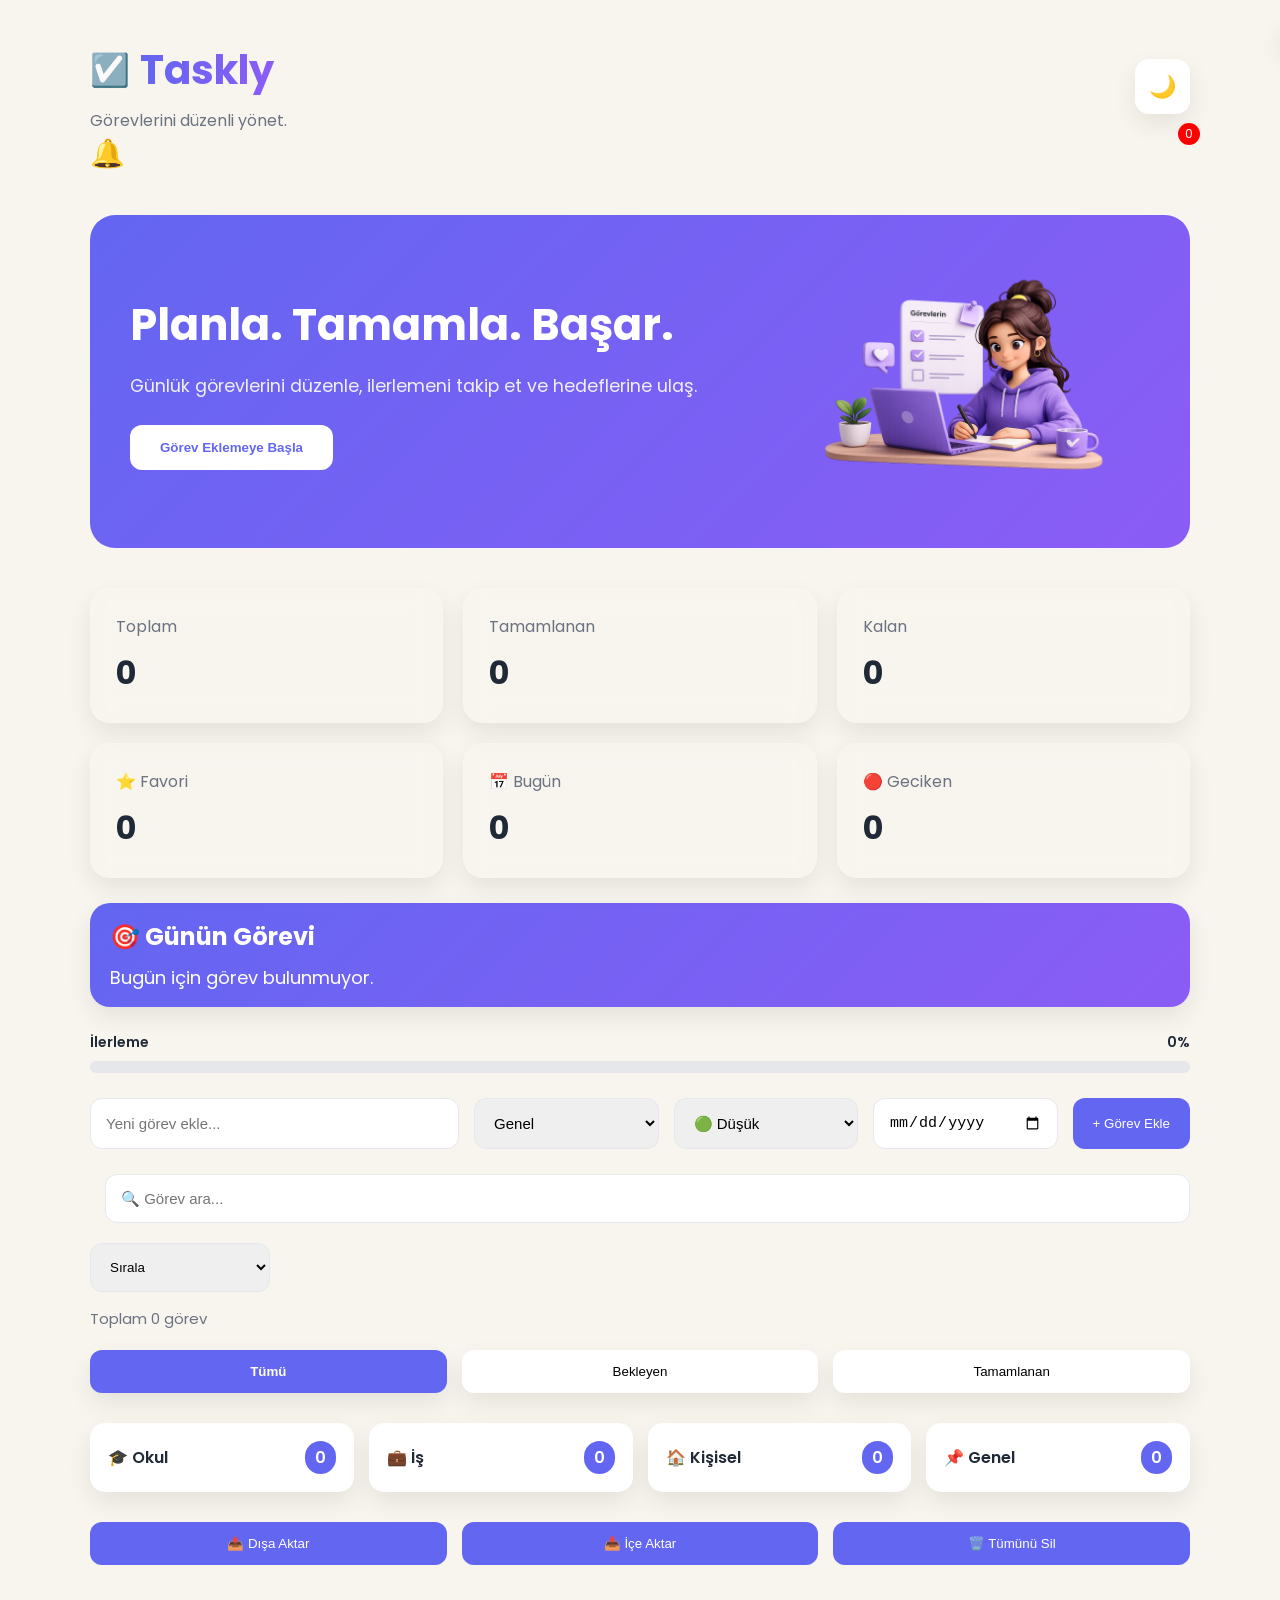
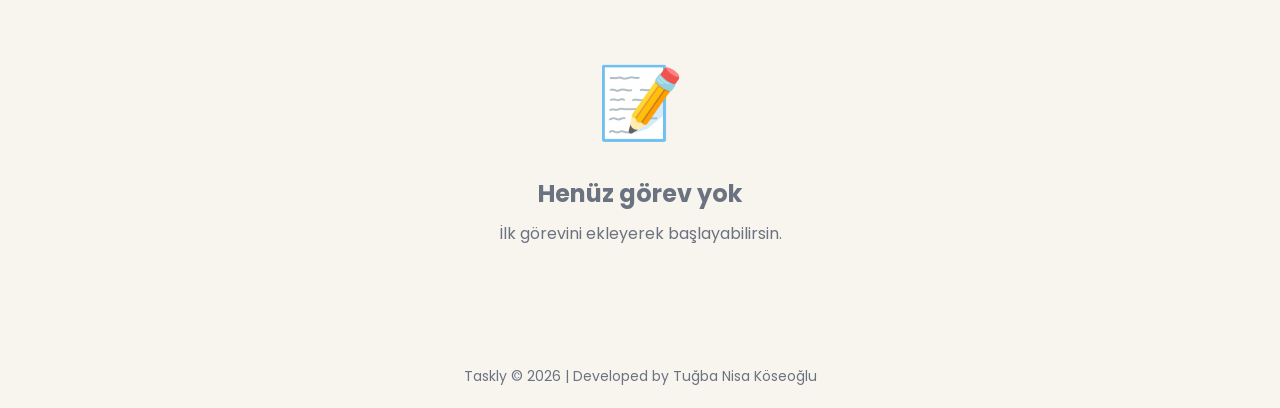
==== index.html @ e4dc524e "Add files via upload" ====
<!DOCTYPE html>
<html lang="tr">

<head>
    <meta charset="UTF-8">
    <meta name="viewport" content="width=device-width, initial-scale=1.0">

    <title>Taskly</title>

    <link rel="preconnect" href="https://fonts.googleapis.com">
    <link rel="preconnect" href="https://fonts.gstatic.com" crossorigin>

    <link href="https://fonts.googleapis.com/css2?family=Poppins:wght@300;400;500;600;700&display=swap"
        rel="stylesheet">
<link rel="icon" type="image/svg+xml" href="images/icon.svg">
    <link rel="stylesheet" href="style.css">
    
    
</head>

<body>

    <main class="container">

        <header class="header">

            <div class="header-top">

                <div>
<h1>
    <span class="logo">☑️</span>
    <span class="title">Taskly</span>
</h1>
                    <p>Görevlerini düzenli yönet.</p>

                </div>

                <button id="themeBtn">
                    🌙
                </button>

            </div>
            <div class="notification">

    🔔

    <span id="notificationCount">

        0

    </span>

</div>

        </header>
        <section class="hero">

    <div class="hero-content">

        <h2>Planla. Tamamla. Başar.</h2>

        <p>
            Günlük görevlerini düzenle, ilerlemeni takip et ve hedeflerine ulaş.
        </p>

        <button onclick="taskInput.focus()">
            Görev Eklemeye Başla
        </button>

    </div>

    <img src="images/hero.png" alt="Taskly">

</section>

        <section class="dashboard">

            <div class="card">
                <span>Toplam</span>
                <h2 id="totalTask">0</h2>
            </div>

            <div class="card">
                <span>Tamamlanan</span>
                <h2 id="completedTask">0</h2>
            </div>

            <div class="card">
                <span>Kalan</span>
                <h2 id="remainingTask">0</h2>
            </div>
            <div class="card">

    <span>⭐ Favori</span>

    <h2 id="favoriteTask">0</h2>

</div>

<div class="card">

    <span>📅 Bugün</span>

    <h2 id="todayTask">0</h2>

</div>

<div class="card">

    <span>🔴 Geciken</span>

    <h2 id="overdueTask">0</h2>

</div>

        </section>
<section class="focus-card">

    <h2>🎯 Günün Görevi</h2>

    <p id="focusTask">

        Bugün için görev bulunmuyor.

    </p>

</section>
<div class="progress-info">

    <span>İlerleme</span>

    <span id="progressText">0%</span>

</div>

<section class="progress">

    <div id="progressBar"></div>

</section>

        <section class="task-form">

            <input
                type="text"
                id="taskInput"
                placeholder="Yeni görev ekle...">

            <select id="category">

                <option>Genel</option>
                <option>Okul</option>
                <option>İş</option>
                <option>Kişisel</option>

            </select>

            <select id="priority">

                <option value="Düşük">🟢 Düşük</option>
                <option value="Orta">🟡 Orta</option>
                <option value="Yüksek">🔴 Yüksek</option>

            </select>

            <input
                type="date"
                id="date">

            <button id="addBtn">

                + Görev Ekle

            </button>

        </section>

        <section class="search">

            <input
                type="text"
                id="searchInput"
                placeholder="🔍 Görev ara...">

        </section>
        <select id="sortSelect">

    <option value="default">Sırala</option>

    <option value="name">🔤 İsim</option>

    <option value="date">📅 Tarih</option>

    <option value="priority">🔥 Öncelik</option>

</select>

<p id="taskCounter" class="task-counter">

Toplam 0 görev

</p>

        <section class="filters">

            <button class="filter active" data-filter="all">

                Tümü

            </button>

            <button class="filter" data-filter="active">

                Bekleyen

            </button>

            <button class="filter" data-filter="completed">

                Tamamlanan

            </button>

        </section>
        <section class="category-stats">

    <div class="category-card">
        🎓 Okul
        <span id="schoolCount">0</span>
    </div>

    <div class="category-card">
        💼 İş
        <span id="workCount">0</span>
    </div>

    <div class="category-card">
        🏠 Kişisel
        <span id="personalCount">0</span>
    </div>

    <div class="category-card">
        📌 Genel
        <span id="generalCount">0</span>
    </div>

</section>
        <section class="tools">

    <button id="exportBtn">
        📤 Dışa Aktar
    </button>

    <button id="importBtn">
        📥 İçe Aktar
    </button>
    <button id="clearBtn">

🗑️ Tümünü Sil

</button>

    <input
        type="file"
        id="fileInput"
        hidden
        accept=".json">

</section>

        <section
            class="task-list"
            id="taskList">

        </section>
        <div id="emptyState" class="empty-state">

    <div class="empty-icon">📝</div>

    <h2>Henüz görev yok</h2>

    <p>İlk görevini ekleyerek başlayabilirsin.</p>

</div>

    </main>
    <footer class="footer">

    <p>Taskly © 2026 | Developed by Tuğba Nisa Köseoğlu</p>

</footer>

    <div id="toast"></div>

    <script src="script.js"></script>

</body>

</html>
---- style.css ----
*{
    margin:0;
    padding:0;
    box-sizing:border-box;
}

:root{

    --primary:#6366f1;
    --primary-dark:#4f46e5;

    --success:#22c55e;
    --warning:#f59e0b;
    --danger:#ef4444;

    --background:#f8f5ef;
    --card:#ffffff;

    --text:#1f2937;
    --gray:#6b7280;

    --border:#e5e7eb;

    --shadow:0 10px 25px rgba(0,0,0,.08);

}

body{

    font-family:"Poppins",sans-serif;
    background:var(--background);
    color:var(--text);

    overflow-x:hidden;
}

.container{

    width:min(92%,1100px);

    margin:40px auto;

}

.header{

    margin-bottom:30px;

}


.header-top{

    display:flex;

    justify-content:space-between;

    align-items:center;

}
.header h1{

    display:flex;

    align-items:center;

    gap:10px;

    font-size:2.5rem;

}

.logo{

    font-size:2rem;

}

.title{

    background:linear-gradient(90deg,#6366f1,#8b5cf6);

    background-clip:text;
    -webkit-background-clip:text;

    -webkit-text-fill-color:transparent;

}

body.dark .title{

    background:none;

    -webkit-text-fill-color:white;

    color:white;

}

.header p{

    color:var(--gray);

    margin-top:8px;

}

#themeBtn{

    width:55px;

    height:55px;

    border:none;

    border-radius:14px;

    background:white;

    cursor:pointer;

    box-shadow:var(--shadow);

    font-size:22px;
    transition:.3s;

}
#themeBtn:hover{

    transform:rotate(15deg);

}
.dashboard{

    display:grid;

    grid-template-columns:repeat(3,1fr);

    gap:20px;

    margin-bottom:25px;

}

.card{

    padding:25px;

    border-radius:20px;

    box-shadow:var(--shadow);
    backdrop-filter:blur(12px);

border:1px solid rgba(255,255,255,.2);

transition:.3s;

}
.card:hover{

    transform:translateY(-6px);

}

.card span{

    color:var(--gray);

}

.card h2{

    margin-top:10px;

    font-size:2rem;

}
.progress{

    width:100%;

    height:12px;

    background:#e5e7eb;

    border-radius:20px;

    overflow:hidden;

    margin-bottom:25px;
    position:relative;

}

#progressBar{

    height:100%;

    width:0%;

    background:linear-gradient(90deg,#6366f1,#8b5cf6);

    transition:width .4s ease;

}

.progress-info{

    display:flex;

    justify-content:space-between;

    align-items:center;

    margin-bottom:8px;

    font-size:14px;

    font-weight:600;

}
.task-form{

    display:grid;

    grid-template-columns:2fr 1fr 1fr 1fr auto;

    gap:15px;

    margin-bottom:25px;

}

.task-form input,
.task-form select{

    padding:15px;

    border:1px solid var(--border);

    border-radius:12px;

    font-size:15px;

}

#addBtn{

    border:none;

    background:var(--primary);

    color:white;

    padding:15px 20px;

    border-radius:12px;

    cursor:pointer;

}
.search{

    margin-bottom:20px;
    padding-left:15px;

}

.search input{

    width:100%;

    padding:15px;

    border:1px solid var(--border);

    border-radius:12px;

    font-size:15px;

    outline:none;

}
.filters{

    display:flex;

    gap:15px;

    margin-top:20px;

    margin-bottom:30px;

}

.filter{

    flex:1;

    border:none;

    padding:14px;

    border-radius:12px;

    cursor:pointer;

    background:white;

    box-shadow:var(--shadow);

    transition:.3s;

}

.filter:hover{

    transform:translateY(-2px);

}

.filter.active{

    background:#6366f1;

    color:white;

    font-weight:600;

}
.task-list{

    display:flex;

    flex-direction:column;

    gap:18px;

}

.task{

    background:white;

    border-radius:18px;

    padding:20px;

    display:flex;

    justify-content:space-between;

    align-items:flex-start;

    box-shadow:var(--shadow);

    transition:.3s;
    cursor:grab;
    border-left:6px solid transparent;

}
.task.high{

    border-left-color:#ef4444;

}

.task.medium{

    border-left-color:#f59e0b;

}

.task.low{

    border-left-color:#22c55e;

}

.task:hover{

    transform:translateY(-4px);

    box-shadow:0 15px 30px rgba(0,0,0,.12);

}
.task:active{

    cursor:grabbing;

    transform:scale(.98);

}

.left{

    display:flex;

    gap:15px;

    align-items:flex-start;

    flex:1;

}
.left h3{

    margin-bottom:6px;

    word-break:break-word;

}

.left p{

    color:var(--gray);

}

.completed h3{

    text-decoration:line-through;

    opacity:.6;

}
.badge{

    display:inline-block;

    margin-top:10px;

    padding:5px 12px;

    border-radius:20px;

    color:white;

    font-size:13px;

}

.low{

    background:#22c55e;

}

.medium{

    background:#f59e0b;
    border-left:6px solid #f59e0b;

}

.high{

    background:#ef4444;
    border-left:6px solid #ef4444;

}
.actions{

    display:flex;

    gap:10px;

    flex-shrink:0;

}

.actions button{

    width:40px;

    height:40px;

    border:none;

    border-radius:10px;

    cursor:pointer;

    color:white;

    transition:.25s;

}

.actions button:hover{

    transform:scale(1.08);

}

button{

    transition:.25s;

}

button:active{

    transform:scale(.95);

}
.favorite{

    background:#facc15;

    color:black!important;

}

.edit{

    background:#3b82f6;

}

.delete{

    background:#ef4444;

}
#toast{

    position:fixed;

    top:20px;

    right:20px;

    background:#22c55e;

    color:white;

    padding:15px 20px;

    border-radius:12px;

    box-shadow:var(--shadow);

    transform:translateX(150%);

    transition:.4s;

    z-index:999;
    pointer-events:none;

}

#toast.show{

    transform:translateX(0);

}
body.dark{

    background:#111827;

    color:white;

}

body.dark .card,
body.dark .task,
body.dark .filter,
body.dark #themeBtn{

    background:#1f2937;

    color:white;

}
body.dark input,
body.dark select{

    background:#374151;

    color:white;

    border:1px solid #4b5563;

}

body.dark .search input{

    background:#374151;

    color:white;

}

body.dark .progress{

    background:#374151;

}

.overdue{

    border-left:6px solid #ef4444;

    background:#fff5f5;

}

body.dark .overdue{

    background:#3b1c1c;

}
.tools{

    display:flex;

    gap:15px;

    margin-bottom:25px;

}

.tools button{

    flex:1;

    padding:14px;

    border:none;

    border-radius:12px;

    cursor:pointer;

    background:var(--primary);

    color:white;

    transition:.3s;

}

.tools button:hover{

    transform:translateY(-2px);

}
.focus-card{

    margin:25px 0;

    padding:16px 20px;

    background:linear-gradient(135deg,#6366f1,#8b5cf6);

    color:white;

    border-radius:20px;

    box-shadow:var(--shadow);

}

.focus-card h2{

    margin-bottom:10px;

}

.focus-card p{

    font-size:18px;

}
body.dark .focus-card{

    background:linear-gradient(135deg,#4338ca,#6d28d9);

}
.search{

    display:flex;

    gap:15px;

    align-items:center;

}

.search input{

    flex:1;

}
#sortSelect{

    width:180px;
    flex-shrink:0;

    border-radius:12px;

    padding:15px;

    border:1px solid var(--border);

}
.notification{

    position:relative;

    font-size:28px;
    cursor:pointer;


}

.notification span{

    position:absolute;

    top:-10px;

    right:-10px;

    width:22px;

    height:22px;

    border-radius:50%;

    background:red;

    color:white;

    display:flex;

    justify-content:center;

    align-items:center;

    font-size:12px;

}
@keyframes fadeInUp{

    from{

        opacity:0;

        transform:translateY(20px);

    }

    to{

        opacity:1;

        transform:translateY(0);

    }

}

.task{

    animation:fadeInUp .35s ease;

}
.task-counter{

    margin:15px 0;

    color:var(--gray);

    font-size:15px;

}
.empty-state{

    display:none;

    text-align:center;

    padding:60px 20px;

    color:var(--gray);

}

.empty-icon{

    font-size:70px;

    margin-bottom:20px;

}

.empty-state h2{

    margin-bottom:10px;

}
.done-badge{

    display:inline-block;

    margin-top:10px;

    padding:6px 10px;

    border-radius:20px;

    background:#22c55e;

    color:white;

    font-size:12px;

}
.category-stats{

    display:grid;

    grid-template-columns:repeat(4,1fr);

    gap:15px;

    margin-bottom:30px;

}

.category-card{

    background:white;

    padding:18px;

    border-radius:15px;

    box-shadow:var(--shadow);

    display:flex;

    justify-content:space-between;

    align-items:center;

    font-weight:600;
    transition:.3s;

}
.category-card:hover{

    transform:translateY(-4px);

}

.category-card span{

    background:var(--primary);

    color:white;

    padding:4px 10px;

    border-radius:20px;

}

body.dark .category-card{

    background:#1f2937;

}
.footer{

    margin-top:40px;

    padding:20px 0;

    text-align:center;

    color:var(--gray);

    font-size:14px;

}
::-webkit-scrollbar{

    width:8px;

}

::-webkit-scrollbar-track{

    background:#ececec;

}

::-webkit-scrollbar-thumb{

    background:#6366f1;

    border-radius:20px;

}

::-webkit-scrollbar-thumb:hover{

    background:#4f46e5;

}
body{

    animation:fadePage .5s;

}

@keyframes fadePage{

    from{

        opacity:0;

    }

    to{

        opacity:1;

    }

}
.add-task{
    display:flex;
    gap:12px;
    align-items:center;
    flex-wrap:wrap;
}
.hero{

    display:flex;
    justify-content:space-between;
    align-items:center;
    gap:50px;

    margin:40px 0;
    padding:40px;

    background:linear-gradient(135deg,#6366f1,#8b5cf6);

    border-radius:25px;

    color:white;

}

.hero img{

    width:380px;

    height:auto;

    display:block;

    flex-shrink:0;

}
.hero-content{

    flex:1;

}

.hero h2{

    font-size:clamp(2rem,5vw,2.7rem);


    margin-bottom:15px;

}

.hero p{

    font-size:clamp(.95rem,2vw,1.1rem);

    opacity:.9;

    margin-bottom:25px;

    line-height:1.6;

}

.hero button{

    padding:15px 30px;

    border:none;

    border-radius:12px;

    background:white;

    color:#6366f1;

    font-weight:bold;

    cursor:pointer;

}


@keyframes float{

    0%{

        transform:translateY(0);

    }

    50%{

        transform:translateY(-10px);

    }

    100%{

        transform:translateY(0);

    }

}

/* ==================== MOBİL ==================== */

@media (max-width:768px){

    .container{
        width:94%;
        margin:20px auto;
    }

    .header-top{
        flex-direction:column;
        align-items:flex-start;
        gap:15px;
    }

    .header h1{
        font-size:2rem;
    }

    .dashboard{
        grid-template-columns:1fr;
    }

    .category-stats{
        grid-template-columns:1fr;
    }

    .hero{
        flex-direction:column;
        text-align:center;
        padding:25px 20px;
        gap:20px;
    }

    .hero img{
        width:220px;
        max-width:100%;
        height:auto;
    }

    .hero h2{
        font-size:2rem;
    }

    .hero p{
        font-size:1rem;
    }

    .hero button{
        width:100%;
    }

    .task-form{
        grid-template-columns:1fr;
    }

    .search{
        flex-direction:column;
        gap:12px;
    }

    .search input,
    #sortSelect{
        width:100%;
    }

    .tools{
        flex-direction:column;
    }

    .filters{
        flex-direction:column;
    }

    .task{
        flex-direction:column;
        align-items:flex-start;
        gap:15px;
    }

    .left{
        width:100%;
    }

    .actions{
        width:100%;
        justify-content:flex-end;
    }

    .card{
        padding:20px;
    }

    .card h2{
        font-size:1.8rem;
    }

}
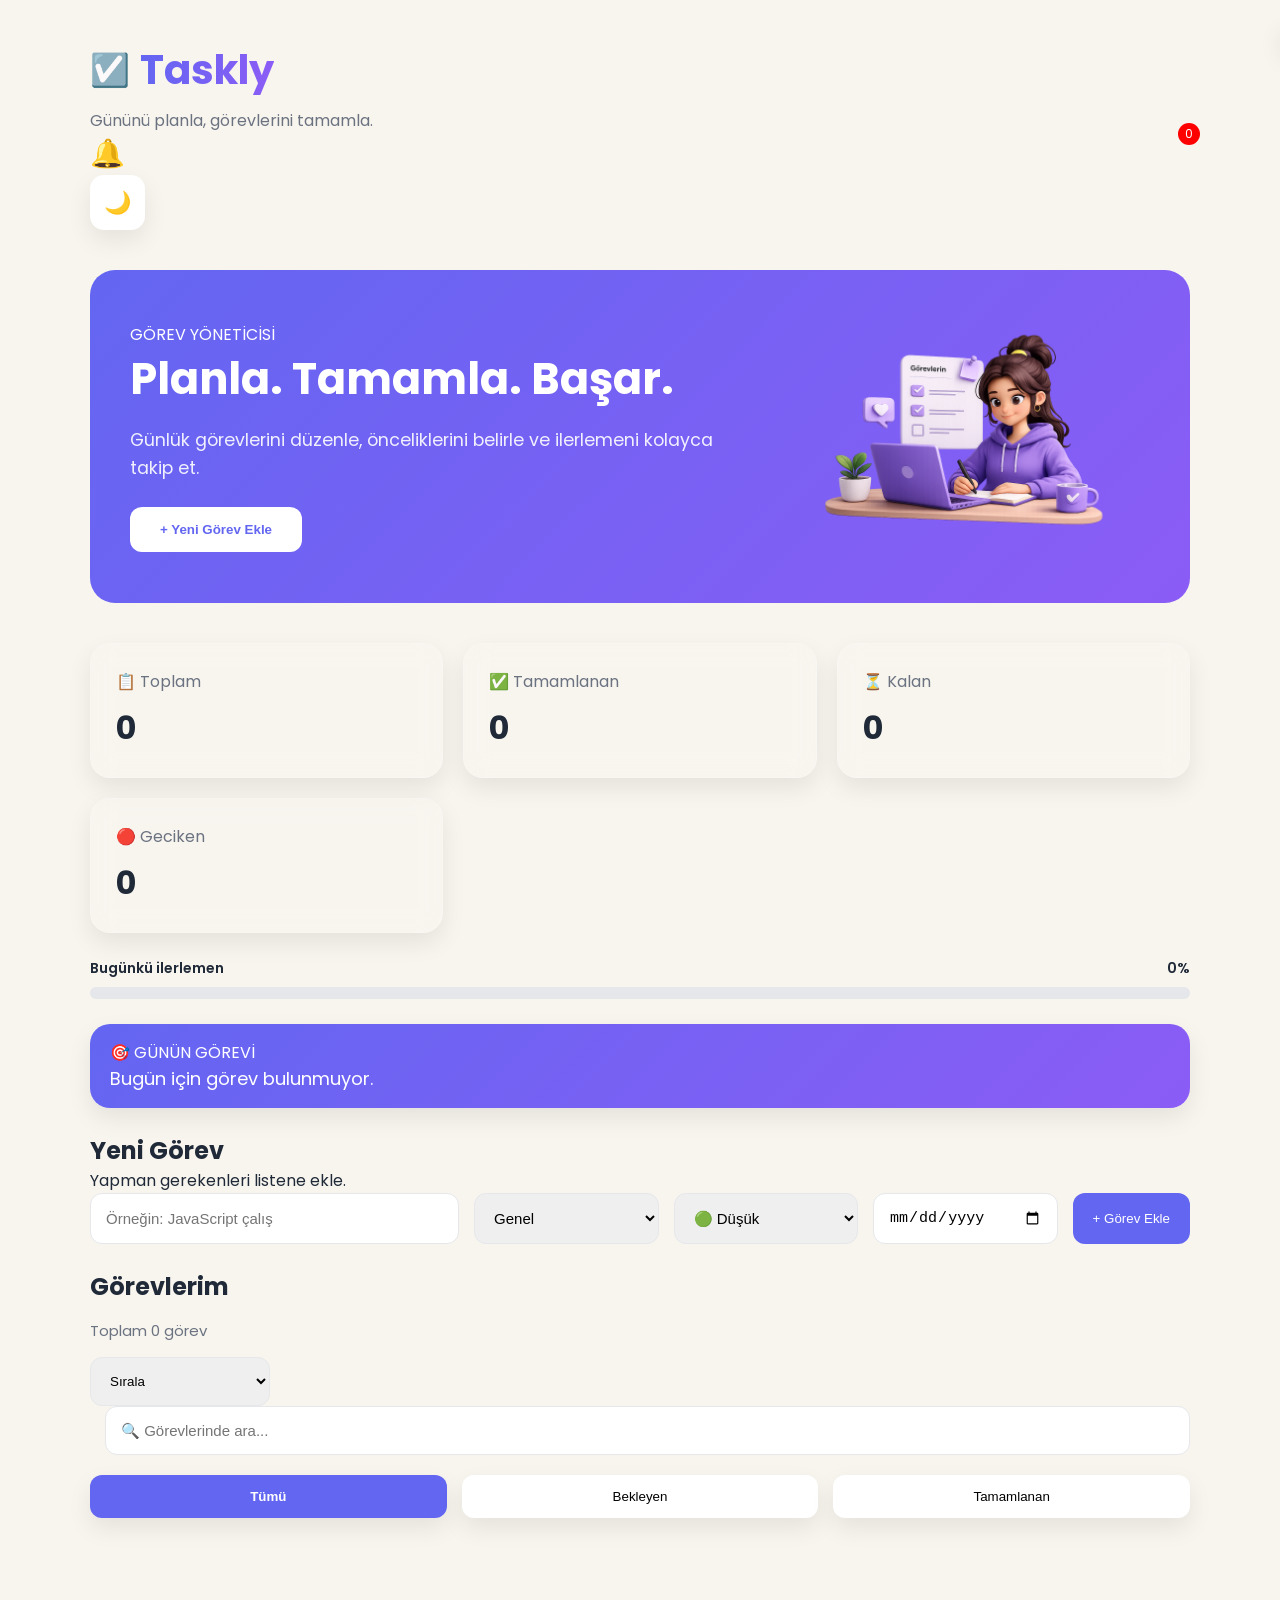
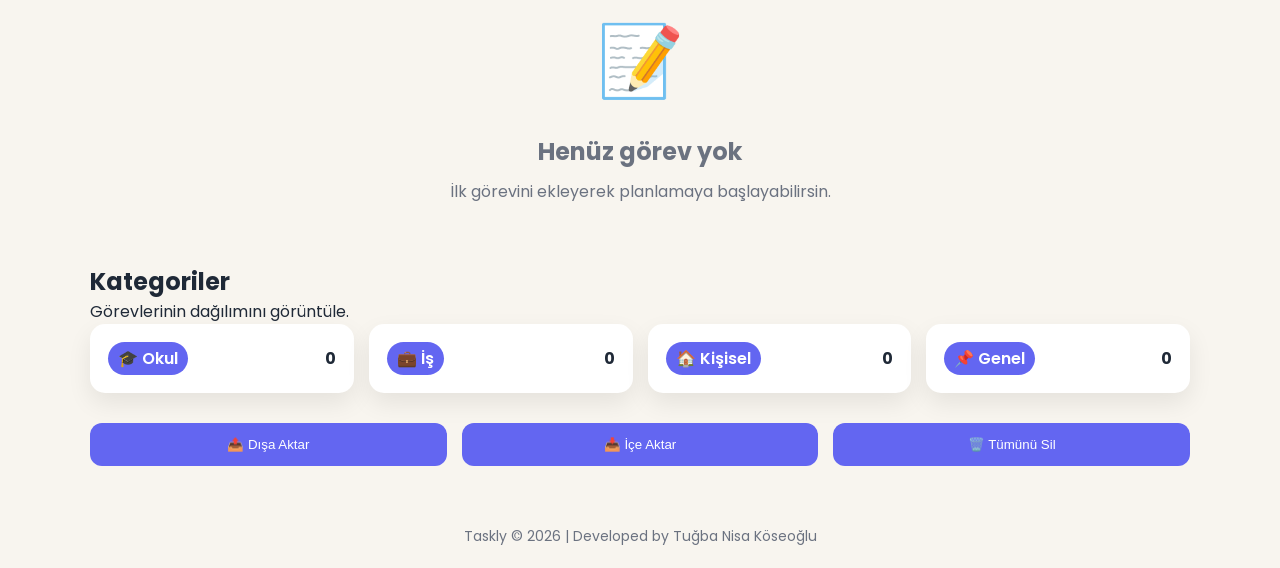
==== commit f5f3b212: "index.html" ====
--- a/index.html
+++ b/index.html
@@ -5,290 +5,317 @@
     <meta charset="UTF-8">
     <meta name="viewport" content="width=device-width, initial-scale=1.0">
 
-    <title>Taskly</title>
+    <title>Taskly | Görev Yöneticisi</title>
 
     <link rel="preconnect" href="https://fonts.googleapis.com">
     <link rel="preconnect" href="https://fonts.gstatic.com" crossorigin>
 
-    <link href="https://fonts.googleapis.com/css2?family=Poppins:wght@300;400;500;600;700&display=swap"
+    <link
+        href="https://fonts.googleapis.com/css2?family=Poppins:wght@300;400;500;600;700&display=swap"
         rel="stylesheet">
-<link rel="icon" type="image/svg+xml" href="images/icon.svg">
+
+    <link rel="icon" type="image/svg+xml" href="images/icon.svg">
     <link rel="stylesheet" href="style.css">
-    
-    
 </head>
 
 <body>
 
     <main class="container">
 
+        <!-- ÜST ALAN -->
         <header class="header">
 
-            <div class="header-top">
-
+            <div class="brand">
+                <h1>
+                    <span class="logo">☑️</span>
+                    <span class="title">Taskly</span>
+                </h1>
+
+                <p>Gününü planla, görevlerini tamamla.</p>
+            </div>
+
+            <div class="header-actions">
+
+                <div class="notification">
+                    🔔
+                    <span id="notificationCount">0</span>
+                </div>
+
+                <button id="themeBtn" title="Tema değiştir">
+                    🌙
+                </button>
+
+            </div>
+
+        </header>
+
+
+        <!-- KARŞILAMA ALANI -->
+        <section class="hero">
+
+            <div class="hero-content">
+
+                <span class="hero-label">GÖREV YÖNETİCİSİ</span>
+
+                <h2>Planla. Tamamla. Başar.</h2>
+
+                <p>
+                    Günlük görevlerini düzenle, önceliklerini belirle
+                    ve ilerlemeni kolayca takip et.
+                </p>
+
+                <button onclick="taskInput.focus()">
+                    + Yeni Görev Ekle
+                </button>
+
+            </div>
+
+            <img src="images/hero.png" alt="Taskly görev yönetimi">
+
+        </section>
+
+
+        <!-- ÖZET -->
+        <section class="dashboard">
+
+            <div class="card">
+                <span>📋 Toplam</span>
+                <h2 id="totalTask">0</h2>
+            </div>
+
+            <div class="card">
+                <span>✅ Tamamlanan</span>
+                <h2 id="completedTask">0</h2>
+            </div>
+
+            <div class="card">
+                <span>⏳ Kalan</span>
+                <h2 id="remainingTask">0</h2>
+            </div>
+
+            <div class="card">
+                <span>🔴 Geciken</span>
+                <h2 id="overdueTask">0</h2>
+            </div>
+
+            <!-- JavaScript bozulmasın diye tutuluyor -->
+            <h2 id="favoriteTask" hidden>0</h2>
+            <h2 id="todayTask" hidden>0</h2>
+
+        </section>
+
+
+        <!-- İLERLEME -->
+        <section class="progress-card">
+
+            <div class="progress-info">
+                <span>Bugünkü ilerlemen</span>
+                <span id="progressText">0%</span>
+            </div>
+
+            <div class="progress">
+                <div id="progressBar"></div>
+            </div>
+
+        </section>
+
+
+        <!-- GÜNÜN GÖREVİ -->
+        <section class="focus-card">
+
+            <div>
+                <span class="section-label">🎯 GÜNÜN GÖREVİ</span>
+
+                <p id="focusTask">
+                    Bugün için görev bulunmuyor.
+                </p>
+            </div>
+
+        </section>
+
+
+        <!-- GÖREV EKLEME -->
+        <section class="task-section">
+
+            <div class="section-heading">
                 <div>
-<h1>
-    <span class="logo">☑️</span>
-    <span class="title">Taskly</span>
-</h1>
-                    <p>Görevlerini düzenli yönet.</p>
-
-                </div>
-
-                <button id="themeBtn">
-                    🌙
-                </button>
-
-            </div>
-            <div class="notification">
-
-    🔔
-
-    <span id="notificationCount">
-
-        0
-
-    </span>
-
-</div>
-
-        </header>
-        <section class="hero">
-
-    <div class="hero-content">
-
-        <h2>Planla. Tamamla. Başar.</h2>
-
-        <p>
-            Günlük görevlerini düzenle, ilerlemeni takip et ve hedeflerine ulaş.
-        </p>
-
-        <button onclick="taskInput.focus()">
-            Görev Eklemeye Başla
-        </button>
-
-    </div>
-
-    <img src="images/hero.png" alt="Taskly">
-
-</section>
-
-        <section class="dashboard">
-
-            <div class="card">
-                <span>Toplam</span>
-                <h2 id="totalTask">0</h2>
-            </div>
-
-            <div class="card">
-                <span>Tamamlanan</span>
-                <h2 id="completedTask">0</h2>
-            </div>
-
-            <div class="card">
-                <span>Kalan</span>
-                <h2 id="remainingTask">0</h2>
-            </div>
-            <div class="card">
-
-    <span>⭐ Favori</span>
-
-    <h2 id="favoriteTask">0</h2>
-
-</div>
-
-<div class="card">
-
-    <span>📅 Bugün</span>
-
-    <h2 id="todayTask">0</h2>
-
-</div>
-
-<div class="card">
-
-    <span>🔴 Geciken</span>
-
-    <h2 id="overdueTask">0</h2>
-
-</div>
-
-        </section>
-<section class="focus-card">
-
-    <h2>🎯 Günün Görevi</h2>
-
-    <p id="focusTask">
-
-        Bugün için görev bulunmuyor.
-
-    </p>
-
-</section>
-<div class="progress-info">
-
-    <span>İlerleme</span>
-
-    <span id="progressText">0%</span>
-
-</div>
-
-<section class="progress">
-
-    <div id="progressBar"></div>
-
-</section>
-
-        <section class="task-form">
+                    <h2>Yeni Görev</h2>
+                    <p>Yapman gerekenleri listene ekle.</p>
+                </div>
+            </div>
+
+            <div class="task-form">
+
+                <input
+                    type="text"
+                    id="taskInput"
+                    placeholder="Örneğin: JavaScript çalış">
+
+                <select id="category">
+                    <option>Genel</option>
+                    <option>Okul</option>
+                    <option>İş</option>
+                    <option>Kişisel</option>
+                </select>
+
+                <select id="priority">
+                    <option value="Düşük">🟢 Düşük</option>
+                    <option value="Orta">🟡 Orta</option>
+                    <option value="Yüksek">🔴 Yüksek</option>
+                </select>
+
+                <input
+                    type="date"
+                    id="date">
+
+                <button id="addBtn">
+                    + Görev Ekle
+                </button>
+
+            </div>
+
+        </section>
+
+
+        <!-- GÖREVLER -->
+        <section class="tasks-section">
+
+            <div class="tasks-header">
+
+                <div>
+                    <h2>Görevlerim</h2>
+                    <p id="taskCounter" class="task-counter">
+                        Toplam 0 görev
+                    </p>
+                </div>
+
+                <select id="sortSelect">
+                    <option value="default">Sırala</option>
+                    <option value="name">🔤 İsim</option>
+                    <option value="date">📅 Tarih</option>
+                    <option value="priority">🔥 Öncelik</option>
+                </select>
+
+            </div>
+
+
+            <!-- ARAMA -->
+            <div class="search">
+                <input
+                    type="text"
+                    id="searchInput"
+                    placeholder="🔍 Görevlerinde ara...">
+            </div>
+
+
+            <!-- FİLTRELER -->
+            <div class="filters">
+
+                <button class="filter active" data-filter="all">
+                    Tümü
+                </button>
+
+                <button class="filter" data-filter="active">
+                    Bekleyen
+                </button>
+
+                <button class="filter" data-filter="completed">
+                    Tamamlanan
+                </button>
+
+            </div>
+
+
+            <!-- GÖREV LİSTESİ -->
+            <div
+                class="task-list"
+                id="taskList">
+            </div>
+
+
+            <!-- BOŞ DURUM -->
+            <div id="emptyState" class="empty-state">
+
+                <div class="empty-icon">📝</div>
+
+                <h2>Henüz görev yok</h2>
+
+                <p>
+                    İlk görevini ekleyerek planlamaya başlayabilirsin.
+                </p>
+
+            </div>
+
+        </section>
+
+
+        <!-- KATEGORİLER -->
+        <section class="category-section">
+
+            <div class="section-heading">
+                <div>
+                    <h2>Kategoriler</h2>
+                    <p>Görevlerinin dağılımını görüntüle.</p>
+                </div>
+            </div>
+
+            <div class="category-stats">
+
+                <div class="category-card">
+                    <span>🎓 Okul</span>
+                    <strong id="schoolCount">0</strong>
+                </div>
+
+                <div class="category-card">
+                    <span>💼 İş</span>
+                    <strong id="workCount">0</strong>
+                </div>
+
+                <div class="category-card">
+                    <span>🏠 Kişisel</span>
+                    <strong id="personalCount">0</strong>
+                </div>
+
+                <div class="category-card">
+                    <span>📌 Genel</span>
+                    <strong id="generalCount">0</strong>
+                </div>
+
+            </div>
+
+        </section>
+
+
+        <!-- ARAÇLAR -->
+        <section class="tools">
+
+            <button id="exportBtn">
+                📤 Dışa Aktar
+            </button>
+
+            <button id="importBtn">
+                📥 İçe Aktar
+            </button>
+
+            <button id="clearBtn">
+                🗑️ Tümünü Sil
+            </button>
 
             <input
-                type="text"
-                id="taskInput"
-                placeholder="Yeni görev ekle...">
-
-            <select id="category">
-
-                <option>Genel</option>
-                <option>Okul</option>
-                <option>İş</option>
-                <option>Kişisel</option>
-
-            </select>
-
-            <select id="priority">
-
-                <option value="Düşük">🟢 Düşük</option>
-                <option value="Orta">🟡 Orta</option>
-                <option value="Yüksek">🔴 Yüksek</option>
-
-            </select>
-
-            <input
-                type="date"
-                id="date">
-
-            <button id="addBtn">
-
-                + Görev Ekle
-
-            </button>
-
-        </section>
-
-        <section class="search">
-
-            <input
-                type="text"
-                id="searchInput"
-                placeholder="🔍 Görev ara...">
-
-        </section>
-        <select id="sortSelect">
-
-    <option value="default">Sırala</option>
-
-    <option value="name">🔤 İsim</option>
-
-    <option value="date">📅 Tarih</option>
-
-    <option value="priority">🔥 Öncelik</option>
-
-</select>
-
-<p id="taskCounter" class="task-counter">
-
-Toplam 0 görev
-
-</p>
-
-        <section class="filters">
-
-            <button class="filter active" data-filter="all">
-
-                Tümü
-
-            </button>
-
-            <button class="filter" data-filter="active">
-
-                Bekleyen
-
-            </button>
-
-            <button class="filter" data-filter="completed">
-
-                Tamamlanan
-
-            </button>
-
-        </section>
-        <section class="category-stats">
-
-    <div class="category-card">
-        🎓 Okul
-        <span id="schoolCount">0</span>
-    </div>
-
-    <div class="category-card">
-        💼 İş
-        <span id="workCount">0</span>
-    </div>
-
-    <div class="category-card">
-        🏠 Kişisel
-        <span id="personalCount">0</span>
-    </div>
-
-    <div class="category-card">
-        📌 Genel
-        <span id="generalCount">0</span>
-    </div>
-
-</section>
-        <section class="tools">
-
-    <button id="exportBtn">
-        📤 Dışa Aktar
-    </button>
-
-    <button id="importBtn">
-        📥 İçe Aktar
-    </button>
-    <button id="clearBtn">
-
-🗑️ Tümünü Sil
-
-</button>
-
-    <input
-        type="file"
-        id="fileInput"
-        hidden
-        accept=".json">
-
-</section>
-
-        <section
-            class="task-list"
-            id="taskList">
-
-        </section>
-        <div id="emptyState" class="empty-state">
-
-    <div class="empty-icon">📝</div>
-
-    <h2>Henüz görev yok</h2>
-
-    <p>İlk görevini ekleyerek başlayabilirsin.</p>
-
-</div>
+                type="file"
+                id="fileInput"
+                hidden
+                accept=".json">
+
+        </section>
 
     </main>
+
+
     <footer class="footer">
-
-    <p>Taskly © 2026 | Developed by Tuğba Nisa Köseoğlu</p>
-
-</footer>
+        <p>Taskly © 2026 | Developed by Tuğba Nisa Köseoğlu</p>
+    </footer>
+
 
     <div id="toast"></div>
 
@@ -296,4 +323,4 @@
 
 </body>
 
-</html>+</html>
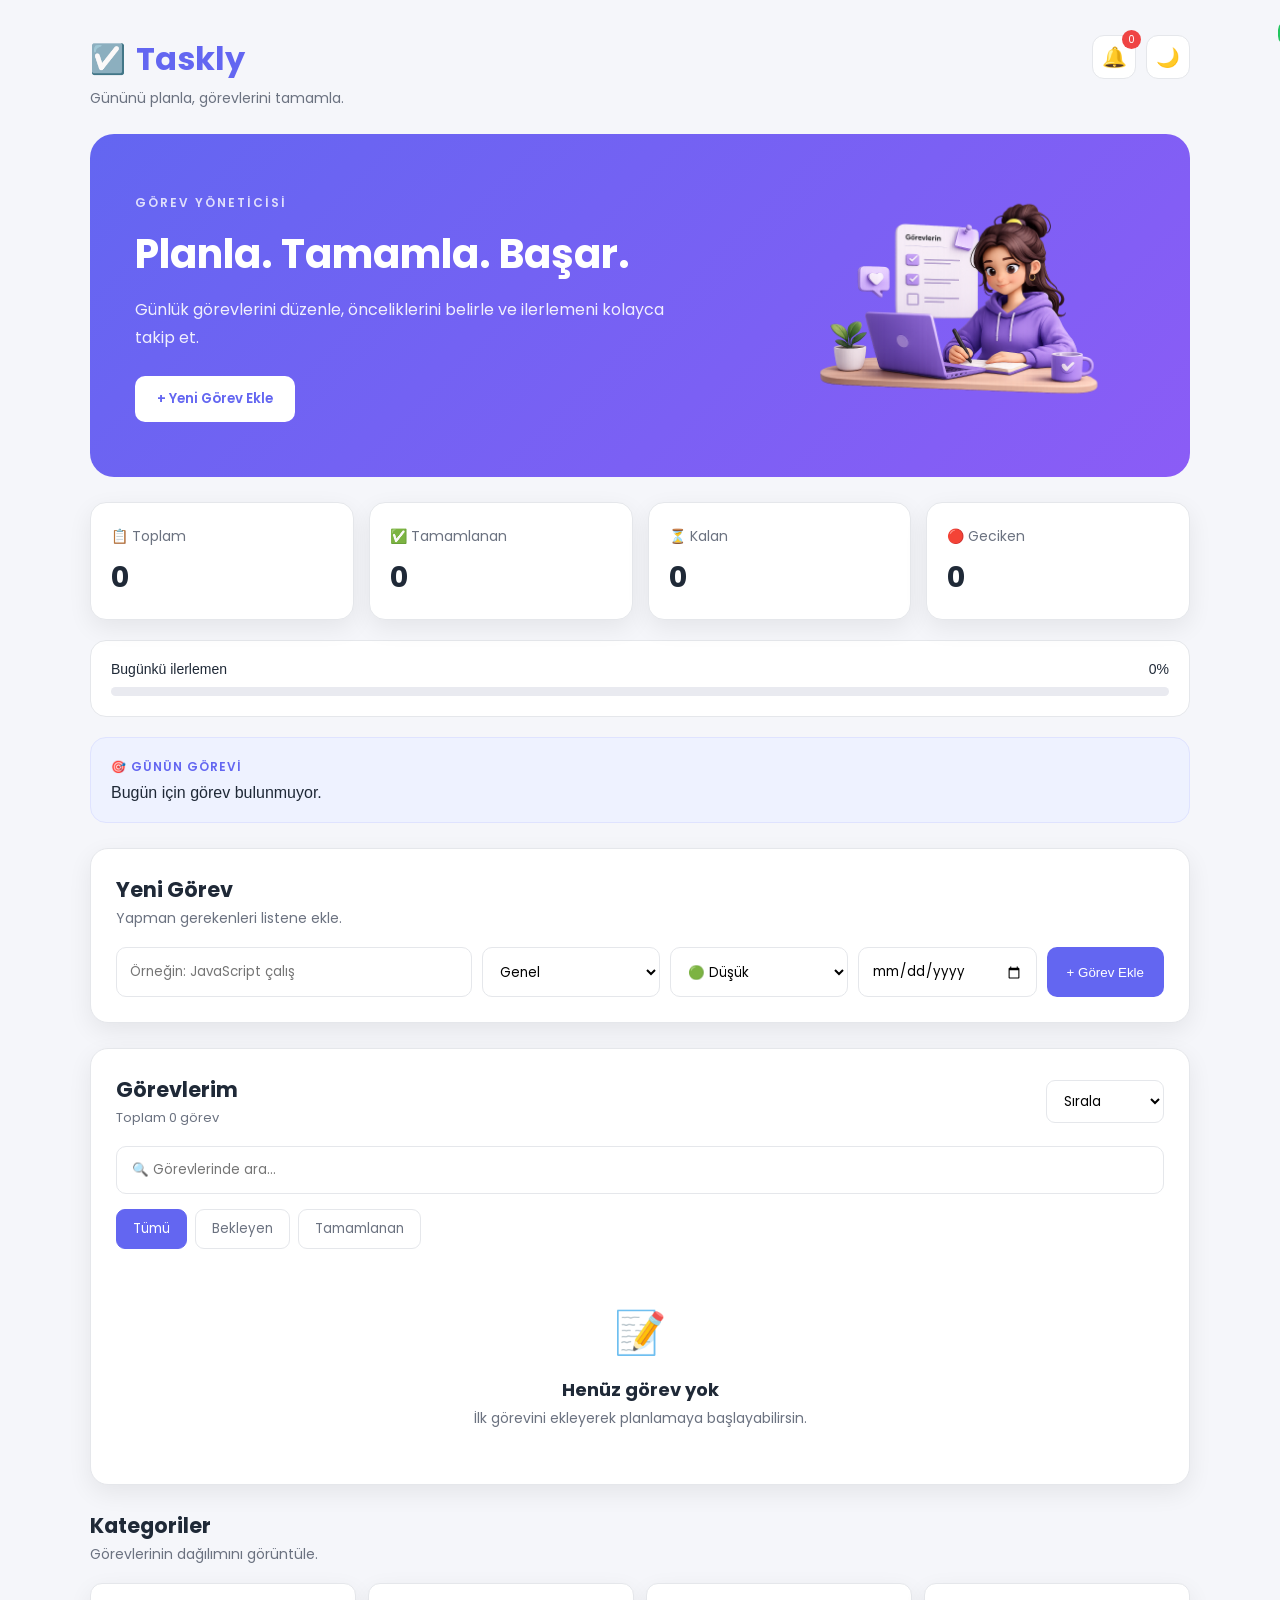
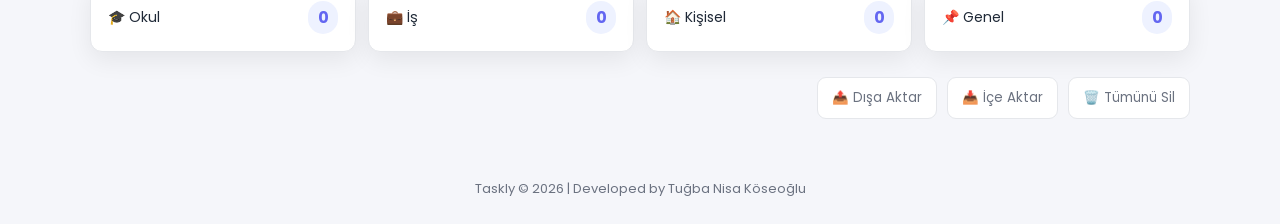
==== commit 0d18c043: "index.html" ====
--- a/index.html
+++ b/index.html
@@ -22,7 +22,6 @@
 
     <main class="container">
 
-        <!-- ÜST ALAN -->
         <header class="header">
 
             <div class="brand">
@@ -49,8 +48,6 @@
 
         </header>
 
-
-        <!-- KARŞILAMA ALANI -->
         <section class="hero">
 
             <div class="hero-content">
@@ -74,8 +71,6 @@
 
         </section>
 
-
-        <!-- ÖZET -->
         <section class="dashboard">
 
             <div class="card">
@@ -98,14 +93,11 @@
                 <h2 id="overdueTask">0</h2>
             </div>
 
-            <!-- JavaScript bozulmasın diye tutuluyor -->
             <h2 id="favoriteTask" hidden>0</h2>
             <h2 id="todayTask" hidden>0</h2>
 
         </section>
 
-
-        <!-- İLERLEME -->
         <section class="progress-card">
 
             <div class="progress-info">
@@ -119,8 +111,6 @@
 
         </section>
 
-
-        <!-- GÜNÜN GÖREVİ -->
         <section class="focus-card">
 
             <div>
@@ -133,8 +123,6 @@
 
         </section>
 
-
-        <!-- GÖREV EKLEME -->
         <section class="task-section">
 
             <div class="section-heading">
@@ -177,7 +165,6 @@
         </section>
 
 
-        <!-- GÖREVLER -->
         <section class="tasks-section">
 
             <div class="tasks-header">
@@ -198,8 +185,6 @@
 
             </div>
 
-
-            <!-- ARAMA -->
             <div class="search">
                 <input
                     type="text"
@@ -208,7 +193,6 @@
             </div>
 
 
-            <!-- FİLTRELER -->
             <div class="filters">
 
                 <button class="filter active" data-filter="all">
@@ -226,14 +210,12 @@
             </div>
 
 
-            <!-- GÖREV LİSTESİ -->
             <div
                 class="task-list"
                 id="taskList">
             </div>
 
 
-            <!-- BOŞ DURUM -->
             <div id="emptyState" class="empty-state">
 
                 <div class="empty-icon">📝</div>
@@ -248,8 +230,6 @@
 
         </section>
 
-
-        <!-- KATEGORİLER -->
         <section class="category-section">
 
             <div class="section-heading">
@@ -285,8 +265,6 @@
 
         </section>
 
-
-        <!-- ARAÇLAR -->
         <section class="tools">
 
             <button id="exportBtn">
--- a/style.css
+++ b/style.css
@@ -1,1135 +1,1090 @@
-*{
-    margin:0;
-    padding:0;
-    box-sizing:border-box;
-}
-
-:root{
-
-    --primary:#6366f1;
-    --primary-dark:#4f46e5;
-
-    --success:#22c55e;
-    --warning:#f59e0b;
-    --danger:#ef4444;
-
-    --background:#f8f5ef;
-    --card:#ffffff;
-
-    --text:#1f2937;
-    --gray:#6b7280;
-
-    --border:#e5e7eb;
-
-    --shadow:0 10px 25px rgba(0,0,0,.08);
-
-}
-
-body{
-
-    font-family:"Poppins",sans-serif;
-    background:var(--background);
-    color:var(--text);
-
-    overflow-x:hidden;
-}
-
-.container{
-
-    width:min(92%,1100px);
-
-    margin:40px auto;
-
-}
-
-.header{
-
-    margin-bottom:30px;
-
-}
-
-
-.header-top{
-
-    display:flex;
-
-    justify-content:space-between;
-
-    align-items:center;
-
-}
-.header h1{
-
-    display:flex;
-
-    align-items:center;
-
-    gap:10px;
-
-    font-size:2.5rem;
-
-}
-
-.logo{
-
-    font-size:2rem;
-
-}
-
-.title{
-
-    background:linear-gradient(90deg,#6366f1,#8b5cf6);
-
-    background-clip:text;
-    -webkit-background-clip:text;
-
-    -webkit-text-fill-color:transparent;
-
-}
-
-body.dark .title{
-
-    background:none;
-
-    -webkit-text-fill-color:white;
-
-    color:white;
-
-}
-
-.header p{
-
-    color:var(--gray);
-
-    margin-top:8px;
-
-}
-
-#themeBtn{
-
-    width:55px;
-
-    height:55px;
-
-    border:none;
-
-    border-radius:14px;
-
-    background:white;
-
-    cursor:pointer;
-
-    box-shadow:var(--shadow);
-
-    font-size:22px;
-    transition:.3s;
-
-}
-#themeBtn:hover{
-
-    transform:rotate(15deg);
-
-}
-.dashboard{
-
-    display:grid;
-
-    grid-template-columns:repeat(3,1fr);
-
-    gap:20px;
-
-    margin-bottom:25px;
-
-}
-
-.card{
-
-    padding:25px;
-
-    border-radius:20px;
-
-    box-shadow:var(--shadow);
-    backdrop-filter:blur(12px);
-
-border:1px solid rgba(255,255,255,.2);
-
-transition:.3s;
-
-}
-.card:hover{
-
-    transform:translateY(-6px);
-
-}
-
-.card span{
-
-    color:var(--gray);
-
-}
-
-.card h2{
-
-    margin-top:10px;
-
-    font-size:2rem;
-
-}
-.progress{
-
-    width:100%;
-
-    height:12px;
-
-    background:#e5e7eb;
-
-    border-radius:20px;
-
-    overflow:hidden;
-
-    margin-bottom:25px;
-    position:relative;
-
-}
-
-#progressBar{
-
-    height:100%;
-
-    width:0%;
-
-    background:linear-gradient(90deg,#6366f1,#8b5cf6);
-
-    transition:width .4s ease;
-
-}
-
-.progress-info{
-
-    display:flex;
-
-    justify-content:space-between;
-
-    align-items:center;
-
-    margin-bottom:8px;
-
-    font-size:14px;
-
-    font-weight:600;
-
-}
-.task-form{
-
-    display:grid;
-
-    grid-template-columns:2fr 1fr 1fr 1fr auto;
-
-    gap:15px;
-
-    margin-bottom:25px;
-
+
+* {
+    margin: 0;
+    padding: 0;
+    box-sizing: border-box;
+}
+
+:root {
+    --primary: #6366f1;
+    --primary-dark: #4f46e5;
+
+    --success: #22c55e;
+    --warning: #f59e0b;
+    --danger: #ef4444;
+
+    --background: #f5f6fa;
+    --card: #ffffff;
+
+    --text: #1f2937;
+    --gray: #6b7280;
+    --border: #e5e7eb;
+
+    --shadow: 0 8px 25px rgba(0, 0, 0, 0.07);
+}
+
+body {
+    font-family: "Poppins", sans-serif;
+    background: var(--background);
+    color: var(--text);
+    min-height: 100vh;
+}
+
+button,
+input,
+select {
+    font-family: "Poppins", sans-serif;
+}
+
+button {
+    cursor: pointer;
+}
+
+.container {
+    width: 92%;
+    max-width: 1100px;
+    margin: 35px auto;
+}
+
+.header {
+    display: flex;
+    justify-content: space-between;
+    align-items: center;
+
+    margin-bottom: 25px;
+}
+
+.brand h1 {
+    display: flex;
+    align-items: center;
+    gap: 10px;
+
+    font-size: 2rem;
+}
+
+.logo {
+    font-size: 1.8rem;
+}
+
+.title {
+    color: var(--primary);
+}
+
+.brand p {
+    color: var(--gray);
+    margin-top: 5px;
+    font-size: 14px;
+}
+
+.header-actions {
+    display: flex;
+    align-items: center;
+    gap: 20px;
+}
+
+.notification {
+    position: relative;
+    font-size: 24px;
+}
+
+.notification span {
+    position: absolute;
+
+    top: -8px;
+    right: -10px;
+
+    width: 20px;
+    height: 20px;
+
+    display: flex;
+    align-items: center;
+    justify-content: center;
+
+    background: var(--danger);
+    color: white;
+
+    border-radius: 50%;
+    font-size: 11px;
+}
+
+#themeBtn {
+    width: 45px;
+    height: 45px;
+
+    border: 1px solid var(--border);
+    border-radius: 12px;
+
+    background: white;
+
+    font-size: 19px;
+}
+
+#themeBtn:hover {
+    background: #f1f1f5;
+}
+
+.hero {
+    display: flex;
+    justify-content: space-between;
+    align-items: center;
+
+    gap: 40px;
+
+    padding: 45px;
+    margin-bottom: 25px;
+
+    border-radius: 24px;
+
+    background: linear-gradient(
+        135deg,
+        #6366f1,
+        #8b5cf6
+    );
+
+    color: white;
+}
+
+.hero-content {
+    max-width: 550px;
+}
+
+.hero-label {
+    display: inline-block;
+
+    margin-bottom: 12px;
+
+    font-size: 12px;
+    font-weight: 600;
+
+    letter-spacing: 2px;
+
+    opacity: 0.8;
+}
+
+.hero h2 {
+    font-size: 2.5rem;
+    margin-bottom: 12px;
+}
+
+.hero p {
+    line-height: 1.7;
+    margin-bottom: 25px;
+
+    opacity: 0.9;
+}
+
+.hero button {
+    border: none;
+
+    padding: 13px 22px;
+
+    border-radius: 10px;
+
+    background: white;
+    color: var(--primary);
+
+    font-weight: 600;
+}
+
+.hero button:hover {
+    transform: translateY(-2px);
+}
+
+.hero img {
+    width: 300px;
+    max-width: 40%;
+}
+
+.dashboard {
+    display: grid;
+
+    grid-template-columns: repeat(4, 1fr);
+
+    gap: 15px;
+
+    margin-bottom: 20px;
+}
+
+.card {
+    background: var(--card);
+
+    border: 1px solid var(--border);
+    border-radius: 16px;
+
+    padding: 20px;
+
+    box-shadow: var(--shadow);
+}
+
+.card span {
+    color: var(--gray);
+    font-size: 14px;
+}
+
+.card h2 {
+    margin-top: 8px;
+
+    font-size: 1.8rem;
+}
+
+
+.progress-card {
+    background: white;
+
+    border: 1px solid var(--border);
+    border-radius: 16px;
+
+    padding: 20px;
+
+    margin-bottom: 20px;
+}
+
+.progress-info {
+    display: flex;
+    justify-content: space-between;
+
+    margin-bottom: 10px;
+
+    font-size: 14px;
+    font-weight: 500;
+}
+
+.progress {
+    width: 100%;
+    height: 9px;
+
+    background: #e9eaf0;
+
+    border-radius: 20px;
+
+    overflow: hidden;
+}
+
+#progressBar {
+    width: 0%;
+    height: 100%;
+
+    background: var(--primary);
+
+    transition: width 0.3s;
+}
+
+.focus-card {
+    background: #eef2ff;
+
+    border: 1px solid #dfe3ff;
+    border-radius: 16px;
+
+    padding: 20px;
+
+    margin-bottom: 25px;
+}
+
+.section-label {
+    display: block;
+
+    color: var(--primary);
+
+    font-size: 12px;
+    font-weight: 600;
+
+    letter-spacing: 1px;
+
+    margin-bottom: 8px;
+}
+
+.focus-card p {
+    font-size: 16px;
+    font-weight: 500;
+}
+
+.section-heading {
+    margin-bottom: 18px;
+}
+
+.section-heading h2 {
+    font-size: 1.3rem;
+    margin-bottom: 3px;
+}
+
+.section-heading p {
+    color: var(--gray);
+    font-size: 14px;
+}
+
+.task-section {
+    background: white;
+
+    padding: 25px;
+
+    border: 1px solid var(--border);
+    border-radius: 18px;
+
+    box-shadow: var(--shadow);
+
+    margin-bottom: 25px;
+}
+
+.task-form {
+    display: grid;
+
+    grid-template-columns: 2fr 1fr 1fr 1fr auto;
+
+    gap: 10px;
 }
 
 .task-form input,
-.task-form select{
-
-    padding:15px;
-
-    border:1px solid var(--border);
-
-    border-radius:12px;
-
-    font-size:15px;
-
-}
-
-#addBtn{
-
-    border:none;
-
-    background:var(--primary);
-
-    color:white;
-
-    padding:15px 20px;
-
-    border-radius:12px;
-
-    cursor:pointer;
-
-}
-.search{
-
-    margin-bottom:20px;
-    padding-left:15px;
-
-}
-
-.search input{
-
-    width:100%;
-
-    padding:15px;
-
-    border:1px solid var(--border);
-
-    border-radius:12px;
-
-    font-size:15px;
-
-    outline:none;
-
-}
-.filters{
-
-    display:flex;
-
-    gap:15px;
-
-    margin-top:20px;
-
-    margin-bottom:30px;
-
-}
-
-.filter{
-
-    flex:1;
-
-    border:none;
-
-    padding:14px;
-
-    border-radius:12px;
-
-    cursor:pointer;
-
-    background:white;
-
-    box-shadow:var(--shadow);
-
-    transition:.3s;
-
-}
-
-.filter:hover{
-
-    transform:translateY(-2px);
-
-}
-
-.filter.active{
-
-    background:#6366f1;
-
-    color:white;
-
-    font-weight:600;
-
-}
-.task-list{
-
-    display:flex;
-
-    flex-direction:column;
-
-    gap:18px;
-
-}
-
-.task{
-
-    background:white;
-
-    border-radius:18px;
-
-    padding:20px;
-
-    display:flex;
-
-    justify-content:space-between;
-
-    align-items:flex-start;
-
-    box-shadow:var(--shadow);
-
-    transition:.3s;
-    cursor:grab;
-    border-left:6px solid transparent;
-
-}
-.task.high{
-
-    border-left-color:#ef4444;
-
-}
-
-.task.medium{
-
-    border-left-color:#f59e0b;
-
-}
-
-.task.low{
-
-    border-left-color:#22c55e;
-
-}
-
-.task:hover{
-
-    transform:translateY(-4px);
-
-    box-shadow:0 15px 30px rgba(0,0,0,.12);
-
-}
-.task:active{
-
-    cursor:grabbing;
-
-    transform:scale(.98);
-
-}
-
-.left{
-
-    display:flex;
-
-    gap:15px;
-
-    align-items:flex-start;
-
-    flex:1;
-
-}
-.left h3{
-
-    margin-bottom:6px;
-
-    word-break:break-word;
-
-}
-
-.left p{
-
-    color:var(--gray);
-
-}
-
-.completed h3{
-
-    text-decoration:line-through;
-
-    opacity:.6;
-
-}
-.badge{
-
-    display:inline-block;
-
-    margin-top:10px;
-
-    padding:5px 12px;
-
-    border-radius:20px;
-
-    color:white;
-
-    font-size:13px;
-
-}
-
-.low{
-
-    background:#22c55e;
-
-}
-
-.medium{
-
-    background:#f59e0b;
-    border-left:6px solid #f59e0b;
-
-}
-
-.high{
-
-    background:#ef4444;
-    border-left:6px solid #ef4444;
-
-}
-.actions{
-
-    display:flex;
-
-    gap:10px;
-
-    flex-shrink:0;
-
-}
-
-.actions button{
-
-    width:40px;
-
-    height:40px;
-
-    border:none;
-
-    border-radius:10px;
-
-    cursor:pointer;
-
-    color:white;
-
-    transition:.25s;
-
-}
-
-.actions button:hover{
-
-    transform:scale(1.08);
-
-}
-
-button{
-
-    transition:.25s;
-
-}
-
-button:active{
-
-    transform:scale(.95);
-
-}
-.favorite{
-
-    background:#facc15;
-
-    color:black!important;
-
-}
-
-.edit{
-
-    background:#3b82f6;
-
-}
-
-.delete{
-
-    background:#ef4444;
-
-}
-#toast{
-
-    position:fixed;
-
-    top:20px;
-
-    right:20px;
-
-    background:#22c55e;
-
-    color:white;
-
-    padding:15px 20px;
-
-    border-radius:12px;
-
-    box-shadow:var(--shadow);
-
-    transform:translateX(150%);
-
-    transition:.4s;
-
-    z-index:999;
-    pointer-events:none;
-
-}
-
-#toast.show{
-
-    transform:translateX(0);
-
-}
-body.dark{
-
-    background:#111827;
-
-    color:white;
-
+.task-form select {
+    width: 100%;
+
+    padding: 13px;
+
+    border: 1px solid var(--border);
+    border-radius: 10px;
+
+    background: white;
+
+    outline: none;
+}
+
+.task-form input:focus,
+.task-form select:focus,
+.search input:focus,
+#sortSelect:focus {
+    border-color: var(--primary);
+}
+
+#addBtn {
+    border: none;
+
+    padding: 13px 20px;
+
+    border-radius: 10px;
+
+    background: var(--primary);
+    color: white;
+
+    font-weight: 500;
+}
+
+#addBtn:hover {
+    background: var(--primary-dark);
+}
+
+.tasks-section {
+    background: white;
+
+    padding: 25px;
+
+    border: 1px solid var(--border);
+    border-radius: 18px;
+
+    box-shadow: var(--shadow);
+
+    margin-bottom: 25px;
+}
+
+.tasks-header {
+    display: flex;
+    justify-content: space-between;
+    align-items: center;
+
+    gap: 20px;
+
+    margin-bottom: 18px;
+}
+
+.tasks-header h2 {
+    font-size: 1.3rem;
+}
+
+.task-counter {
+    color: var(--gray);
+    font-size: 13px;
+
+    margin-top: 3px;
+}
+
+#sortSelect {
+    padding: 10px 13px;
+
+    border: 1px solid var(--border);
+    border-radius: 9px;
+
+    background: white;
+
+    outline: none;
+}
+
+.search {
+    margin-bottom: 15px;
+}
+
+.search input {
+    width: 100%;
+
+    padding: 13px 15px;
+
+    border: 1px solid var(--border);
+    border-radius: 10px;
+
+    outline: none;
+}
+
+.filters {
+    display: flex;
+
+    gap: 8px;
+
+    margin-bottom: 22px;
+}
+
+.filter {
+    border: 1px solid var(--border);
+
+    padding: 9px 16px;
+
+    border-radius: 9px;
+
+    background: white;
+
+    color: var(--gray);
+}
+
+.filter:hover {
+    background: #f5f5fa;
+}
+
+.filter.active {
+    background: var(--primary);
+    color: white;
+
+    border-color: var(--primary);
+}
+
+.task-list {
+    display: flex;
+    flex-direction: column;
+
+    gap: 12px;
+}
+
+.task {
+    display: flex;
+    justify-content: space-between;
+    align-items: flex-start;
+
+    gap: 15px;
+
+    padding: 18px;
+
+    background: white;
+
+    border: 1px solid var(--border);
+    border-left: 5px solid transparent;
+
+    border-radius: 12px;
+}
+
+.task:hover {
+    box-shadow: 0 6px 18px rgba(0, 0, 0, 0.07);
+}
+
+.task.high {
+    border-left-color: var(--danger);
+}
+
+.task.medium {
+    border-left-color: var(--warning);
+}
+
+.task.low {
+    border-left-color: var(--success);
+}
+
+.left {
+    display: flex;
+
+    gap: 13px;
+
+    flex: 1;
+}
+
+.left h3 {
+    font-size: 15px;
+
+    margin-bottom: 4px;
+
+    word-break: break-word;
+}
+
+.left p {
+    color: var(--gray);
+    font-size: 13px;
+}
+
+.completed h3 {
+    text-decoration: line-through;
+    opacity: 0.5;
+}
+
+.badge {
+    display: inline-block;
+
+    margin-top: 8px;
+
+    padding: 4px 9px;
+
+    border-radius: 20px;
+
+    color: white;
+
+    font-size: 11px;
+}
+
+.badge.low,
+.low.badge {
+    background: var(--success);
+}
+
+.badge.medium,
+.medium.badge {
+    background: var(--warning);
+}
+
+.badge.high,
+.high.badge {
+    background: var(--danger);
+}
+
+.done-badge {
+    display: inline-block;
+
+    margin-top: 8px;
+
+    padding: 4px 9px;
+
+    border-radius: 20px;
+
+    background: var(--success);
+    color: white;
+
+    font-size: 11px;
+}
+
+.actions {
+    display: flex;
+    gap: 7px;
+}
+
+.actions button {
+    width: 36px;
+    height: 36px;
+
+    border: none;
+    border-radius: 8px;
+
+    color: white;
+}
+
+.favorite {
+    background: #facc15;
+    color: #333 !important;
+}
+
+.edit {
+    background: #3b82f6;
+}
+
+.delete {
+    background: var(--danger);
+}
+
+.actions button:hover {
+    opacity: 0.85;
+}
+======================== */
+
+.overdue {
+    background: #fff7f7;
+}
+
+
+.empty-state {
+    display: none;
+
+    text-align: center;
+
+    padding: 50px 20px;
+
+    color: var(--gray);
+}
+
+.empty-icon {
+    font-size: 50px;
+
+    margin-bottom: 12px;
+}
+
+.empty-state h2 {
+    color: var(--text);
+
+    font-size: 18px;
+
+    margin-bottom: 5px;
+}
+
+.empty-state p {
+    font-size: 14px;
+}
+
+
+.category-section {
+    margin-bottom: 25px;
+}
+
+.category-stats {
+    display: grid;
+
+    grid-template-columns: repeat(4, 1fr);
+
+    gap: 12px;
+}
+
+.category-card {
+    display: flex;
+    justify-content: space-between;
+    align-items: center;
+
+    padding: 17px;
+
+    background: white;
+
+    border: 1px solid var(--border);
+    border-radius: 12px;
+
+    box-shadow: var(--shadow);
+}
+
+.category-card span {
+    font-size: 14px;
+}
+
+.category-card strong {
+    min-width: 30px;
+
+    padding: 4px 8px;
+
+    text-align: center;
+
+    border-radius: 20px;
+
+    background: #eef2ff;
+    color: var(--primary);
+}
+
+.tools {
+    display: flex;
+
+    justify-content: flex-end;
+
+    gap: 10px;
+}
+
+.tools button {
+    padding: 10px 14px;
+
+    border: 1px solid var(--border);
+    border-radius: 9px;
+
+    background: white;
+
+    color: var(--gray);
+}
+
+.tools button:hover {
+    border-color: var(--primary);
+    color: var(--primary);
+}
+
+#clearBtn:hover {
+    border-color: var(--danger);
+    color: var(--danger);
+}
+
+#toast {
+    position: fixed;
+
+    top: 20px;
+    right: 20px;
+
+    padding: 13px 18px;
+
+    background: var(--success);
+    color: white;
+
+    border-radius: 10px;
+
+    transform: translateX(150%);
+
+    transition: 0.3s;
+
+    z-index: 999;
+}
+
+#toast.show {
+    transform: translateX(0);
+}
+
+.footer {
+    text-align: center;
+
+    padding: 25px;
+
+    color: var(--gray);
+
+    font-size: 13px;
+}
+
+
+body.dark {
+    background: #111827;
+    color: #f9fafb;
+}
+
+body.dark .title {
+    color: #a5b4fc;
+}
+
+body.dark .brand p,
+body.dark .task-counter,
+body.dark .section-heading p {
+    color: #9ca3af;
 }
 
 body.dark .card,
+body.dark .progress-card,
+body.dark .task-section,
+body.dark .tasks-section,
+body.dark .category-card,
 body.dark .task,
+body.dark #themeBtn,
 body.dark .filter,
-body.dark #themeBtn{
-
-    background:#1f2937;
-
-    color:white;
-
-}
+body.dark .tools button {
+    background: #1f2937;
+
+    color: white;
+
+    border-color: #374151;
+}
+
+body.dark .focus-card {
+    background: #252a4a;
+    border-color: #373d68;
+}
+
 body.dark input,
-body.dark select{
-
-    background:#374151;
-
-    color:white;
-
-    border:1px solid #4b5563;
-
-}
-
-body.dark .search input{
-
-    background:#374151;
-
-    color:white;
-
-}
-
-body.dark .progress{
-
-    background:#374151;
-
-}
-
-.overdue{
-
-    border-left:6px solid #ef4444;
-
-    background:#fff5f5;
-
-}
-
-body.dark .overdue{
-
-    background:#3b1c1c;
-
-}
-.tools{
-
-    display:flex;
-
-    gap:15px;
-
-    margin-bottom:25px;
-
-}
-
-.tools button{
-
-    flex:1;
-
-    padding:14px;
-
-    border:none;
-
-    border-radius:12px;
-
-    cursor:pointer;
-
-    background:var(--primary);
-
-    color:white;
-
-    transition:.3s;
-
-}
-
-.tools button:hover{
-
-    transform:translateY(-2px);
-
-}
-.focus-card{
-
-    margin:25px 0;
-
-    padding:16px 20px;
-
-    background:linear-gradient(135deg,#6366f1,#8b5cf6);
-
-    color:white;
-
-    border-radius:20px;
-
-    box-shadow:var(--shadow);
-
-}
-
-.focus-card h2{
-
-    margin-bottom:10px;
-
-}
-
-.focus-card p{
-
-    font-size:18px;
-
-}
-body.dark .focus-card{
-
-    background:linear-gradient(135deg,#4338ca,#6d28d9);
-
-}
-.search{
-
-    display:flex;
-
-    gap:15px;
-
-    align-items:center;
-
-}
-
-.search input{
-
-    flex:1;
-
-}
-#sortSelect{
-
-    width:180px;
-    flex-shrink:0;
-
-    border-radius:12px;
-
-    padding:15px;
-
-    border:1px solid var(--border);
-
-}
-.notification{
-
-    position:relative;
-
-    font-size:28px;
-    cursor:pointer;
-
-
-}
-
-.notification span{
-
-    position:absolute;
-
-    top:-10px;
-
-    right:-10px;
-
-    width:22px;
-
-    height:22px;
-
-    border-radius:50%;
-
-    background:red;
-
-    color:white;
-
-    display:flex;
-
-    justify-content:center;
-
-    align-items:center;
-
-    font-size:12px;
-
-}
-@keyframes fadeInUp{
-
-    from{
-
-        opacity:0;
-
-        transform:translateY(20px);
-
-    }
-
-    to{
-
-        opacity:1;
-
-        transform:translateY(0);
-
-    }
-
-}
-
-.task{
-
-    animation:fadeInUp .35s ease;
-
-}
-.task-counter{
-
-    margin:15px 0;
-
-    color:var(--gray);
-
-    font-size:15px;
-
-}
-.empty-state{
-
-    display:none;
-
-    text-align:center;
-
-    padding:60px 20px;
-
-    color:var(--gray);
-
-}
-
-.empty-icon{
-
-    font-size:70px;
-
-    margin-bottom:20px;
-
-}
-
-.empty-state h2{
-
-    margin-bottom:10px;
-
-}
-.done-badge{
-
-    display:inline-block;
-
-    margin-top:10px;
-
-    padding:6px 10px;
-
-    border-radius:20px;
-
-    background:#22c55e;
-
-    color:white;
-
-    font-size:12px;
-
-}
-.category-stats{
-
-    display:grid;
-
-    grid-template-columns:repeat(4,1fr);
-
-    gap:15px;
-
-    margin-bottom:30px;
-
-}
-
-.category-card{
-
-    background:white;
-
-    padding:18px;
-
-    border-radius:15px;
-
-    box-shadow:var(--shadow);
-
-    display:flex;
-
-    justify-content:space-between;
-
-    align-items:center;
-
-    font-weight:600;
-    transition:.3s;
-
-}
-.category-card:hover{
-
-    transform:translateY(-4px);
-
-}
-
-.category-card span{
-
-    background:var(--primary);
-
-    color:white;
-
-    padding:4px 10px;
-
-    border-radius:20px;
-
-}
-
-body.dark .category-card{
-
-    background:#1f2937;
-
-}
-.footer{
-
-    margin-top:40px;
-
-    padding:20px 0;
-
-    text-align:center;
-
-    color:var(--gray);
-
-    font-size:14px;
-
-}
-::-webkit-scrollbar{
-
-    width:8px;
-
-}
-
-::-webkit-scrollbar-track{
-
-    background:#ececec;
-
-}
-
-::-webkit-scrollbar-thumb{
-
-    background:#6366f1;
-
-    border-radius:20px;
-
-}
-
-::-webkit-scrollbar-thumb:hover{
-
-    background:#4f46e5;
-
-}
-body{
-
-    animation:fadePage .5s;
-
-}
-
-@keyframes fadePage{
-
-    from{
-
-        opacity:0;
-
-    }
-
-    to{
-
-        opacity:1;
-
-    }
-
-}
-.add-task{
-    display:flex;
-    gap:12px;
-    align-items:center;
-    flex-wrap:wrap;
-}
-.hero{
-
-    display:flex;
-    justify-content:space-between;
-    align-items:center;
-    gap:50px;
-
-    margin:40px 0;
-    padding:40px;
-
-    background:linear-gradient(135deg,#6366f1,#8b5cf6);
-
-    border-radius:25px;
-
-    color:white;
-
-}
-
-.hero img{
-
-    width:380px;
-
-    height:auto;
-
-    display:block;
-
-    flex-shrink:0;
-
-}
-.hero-content{
-
-    flex:1;
-
-}
-
-.hero h2{
-
-    font-size:clamp(2rem,5vw,2.7rem);
-
-
-    margin-bottom:15px;
-
-}
-
-.hero p{
-
-    font-size:clamp(.95rem,2vw,1.1rem);
-
-    opacity:.9;
-
-    margin-bottom:25px;
-
-    line-height:1.6;
-
-}
-
-.hero button{
-
-    padding:15px 30px;
-
-    border:none;
-
-    border-radius:12px;
-
-    background:white;
-
-    color:#6366f1;
-
-    font-weight:bold;
-
-    cursor:pointer;
-
-}
-
-
-@keyframes float{
-
-    0%{
-
-        transform:translateY(0);
-
-    }
-
-    50%{
-
-        transform:translateY(-10px);
-
-    }
-
-    100%{
-
-        transform:translateY(0);
-
-    }
-
-}
-
-/* ==================== MOBİL ==================== */
-
-@media (max-width:768px){
-
-    .container{
-        width:94%;
-        margin:20px auto;
-    }
-
-    .header-top{
-        flex-direction:column;
-        align-items:flex-start;
-        gap:15px;
-    }
-
-    .header h1{
-        font-size:2rem;
-    }
-
-    .dashboard{
-        grid-template-columns:1fr;
-    }
-
-    .category-stats{
-        grid-template-columns:1fr;
-    }
-
-    .hero{
-        flex-direction:column;
-        text-align:center;
-        padding:25px 20px;
-        gap:20px;
-    }
-
-    .hero img{
-        width:220px;
-        max-width:100%;
-        height:auto;
-    }
-
-    .hero h2{
-        font-size:2rem;
-    }
-
-    .hero p{
-        font-size:1rem;
-    }
-
-    .hero button{
-        width:100%;
-    }
-
-    .task-form{
-        grid-template-columns:1fr;
-    }
-
-    .search{
-        flex-direction:column;
-        gap:12px;
-    }
-
-    .search input,
-    #sortSelect{
-        width:100%;
-    }
-
-    .tools{
-        flex-direction:column;
-    }
-
-    .filters{
-        flex-direction:column;
-    }
-
-    .task{
-        flex-direction:column;
-        align-items:flex-start;
-        gap:15px;
-    }
-
-    .left{
-        width:100%;
-    }
-
-    .actions{
-        width:100%;
-        justify-content:flex-end;
-    }
-
-    .card{
-        padding:20px;
-    }
-
-    .card h2{
-        font-size:1.8rem;
-    }
-
-}+body.dark select {
+    background: #111827;
+    color: white;
+
+    border-color: #374151;
+}
+
+body.dark .progress {
+    background: #374151;
+}
+
+body.dark .empty-state h2 {
+    color: white;
+}
+
+body.dark .category-card strong {
+    background: #312e81;
+    color: #c7d2fe;
+}
+
+body.dark .overdue {
+    background: #3b1c1c;
+}
+
+@media (max-width: 850px) {
+
+    .dashboard {
+        grid-template-columns: repeat(2, 1fr);
+    }
+
+    .task-form {
+        grid-template-columns: 1fr 1fr;
+    }
+
+    #taskInput,
+    #addBtn {
+        grid-column: 1 / -1;
+    }
+
+    .hero img {
+        width: 230px;
+    }
+}
+
+
+@media (max-width: 600px) {
+
+    .container {
+        width: 94%;
+        margin: 20px auto;
+    }
+
+    .header {
+        align-items: flex-start;
+    }
+
+    .brand h1 {
+        font-size: 1.7rem;
+    }
+
+    .hero {
+        flex-direction: column;
+
+        padding: 28px 22px;
+
+        text-align: center;
+    }
+
+    .hero h2 {
+        font-size: 2rem;
+    }
+
+    .hero img {
+        width: 190px;
+        max-width: 80%;
+    }
+
+    .dashboard {
+        grid-template-columns: 1fr 1fr;
+    }
+
+    .task-form {
+        grid-template-columns: 1fr;
+    }
+
+    #taskInput,
+    #addBtn {
+        grid-column: auto;
+    }
+
+    .tasks-header {
+        flex-direction: column;
+        align-items: flex-start;
+    }
+
+    #sortSelect {
+        width: 100%;
+    }
+
+    .filters {
+        overflow-x: auto;
+    }
+
+    .filter {
+        flex: 1;
+        white-space: nowrap;
+    }
+
+    .task {
+        flex-direction: column;
+    }
+
+    .actions {
+        width: 100%;
+        justify-content: flex-end;
+    }
+
+    .category-stats {
+        grid-template-columns: 1fr 1fr;
+    }
+
+    .tools {
+        flex-direction: column;
+    }
+
+    .tools button {
+        width: 100%;
+    }
+}
+
+
+@media (max-width: 400px) {
+
+    .dashboard,
+    .category-stats {
+        grid-template-columns: 1fr;
+    }
+}
+
+.header {
+    width: 100%;
+}
+
+.header-actions {
+    display: flex;
+    flex-direction: row;
+    align-items: center;
+    justify-content: flex-end;
+    gap: 14px;
+}
+
+.notification {
+    display: flex;
+    align-items: center;
+    justify-content: center;
+
+    width: 45px;
+    height: 45px;
+
+    background: white;
+    border: 1px solid var(--border);
+    border-radius: 12px;
+}
+
+.notification span {
+    top: -7px;
+    right: -7px;
+}
+
+.dashboard {
+    grid-template-columns: repeat(4, 1fr);
+}
+
+.card {
+    min-width: 0;
+}
+
+.empty-state {
+    padding: 30px 20px;
+}
+
+.empty-icon {
+    font-size: 42px;
+}
+
+@media (max-width: 700px) {
+
+    .dashboard {
+        grid-template-columns: repeat(2, 1fr);
+    }
+
+}
+
+@media (max-width: 500px) {
+
+    .header {
+        align-items: center;
+    }
+
+    .brand p {
+        max-width: 180px;
+    }
+
+    .header-actions {
+        gap: 8px;
+    }
+
+    .notification,
+    #themeBtn {
+        width: 40px;
+        height: 40px;
+    }
+
+    .dashboard {
+        grid-template-columns: repeat(2, 1fr);
+    }
+
+}
+
+.header {
+    position: relative;
+    display: flex;
+    justify-content: space-between;
+    align-items: flex-start;
+}
+
+.header-actions {
+    display: flex;
+    flex-direction: row;
+    align-items: center;
+    gap: 10px;
+
+    margin-left: auto;
+}
+
+.notification {
+    width: 44px;
+    height: 44px;
+
+    display: flex;
+    align-items: center;
+    justify-content: center;
+
+    position: relative;
+
+    background: white;
+    border: 1px solid var(--border);
+    border-radius: 12px;
+
+    font-size: 20px;
+}
+
+.notification span {
+    position: absolute;
+
+    top: -6px;
+    right: -6px;
+
+    width: 19px;
+    height: 19px;
+
+    font-size: 10px;
+}
+
+#themeBtn {
+    width: 44px;
+    height: 44px;
+
+    display: flex;
+    align-items: center;
+    justify-content: center;
+
+    margin: 0;
+
+    background: white;
+    border: 1px solid var(--border);
+    border-radius: 12px;
+
+    font-size: 19px;
+}
+
+@media (max-width: 600px) {
+
+    .header {
+        align-items: flex-start;
+    }
+
+    .header-actions {
+        position: absolute;
+        top: 0;
+        right: 0;
+    }
+
+    .notification,
+    #themeBtn {
+        width: 40px;
+        height: 40px;
+    }
+
+}
+.hero img {
+    width: 380px;
+    max-width: 45%;
+}
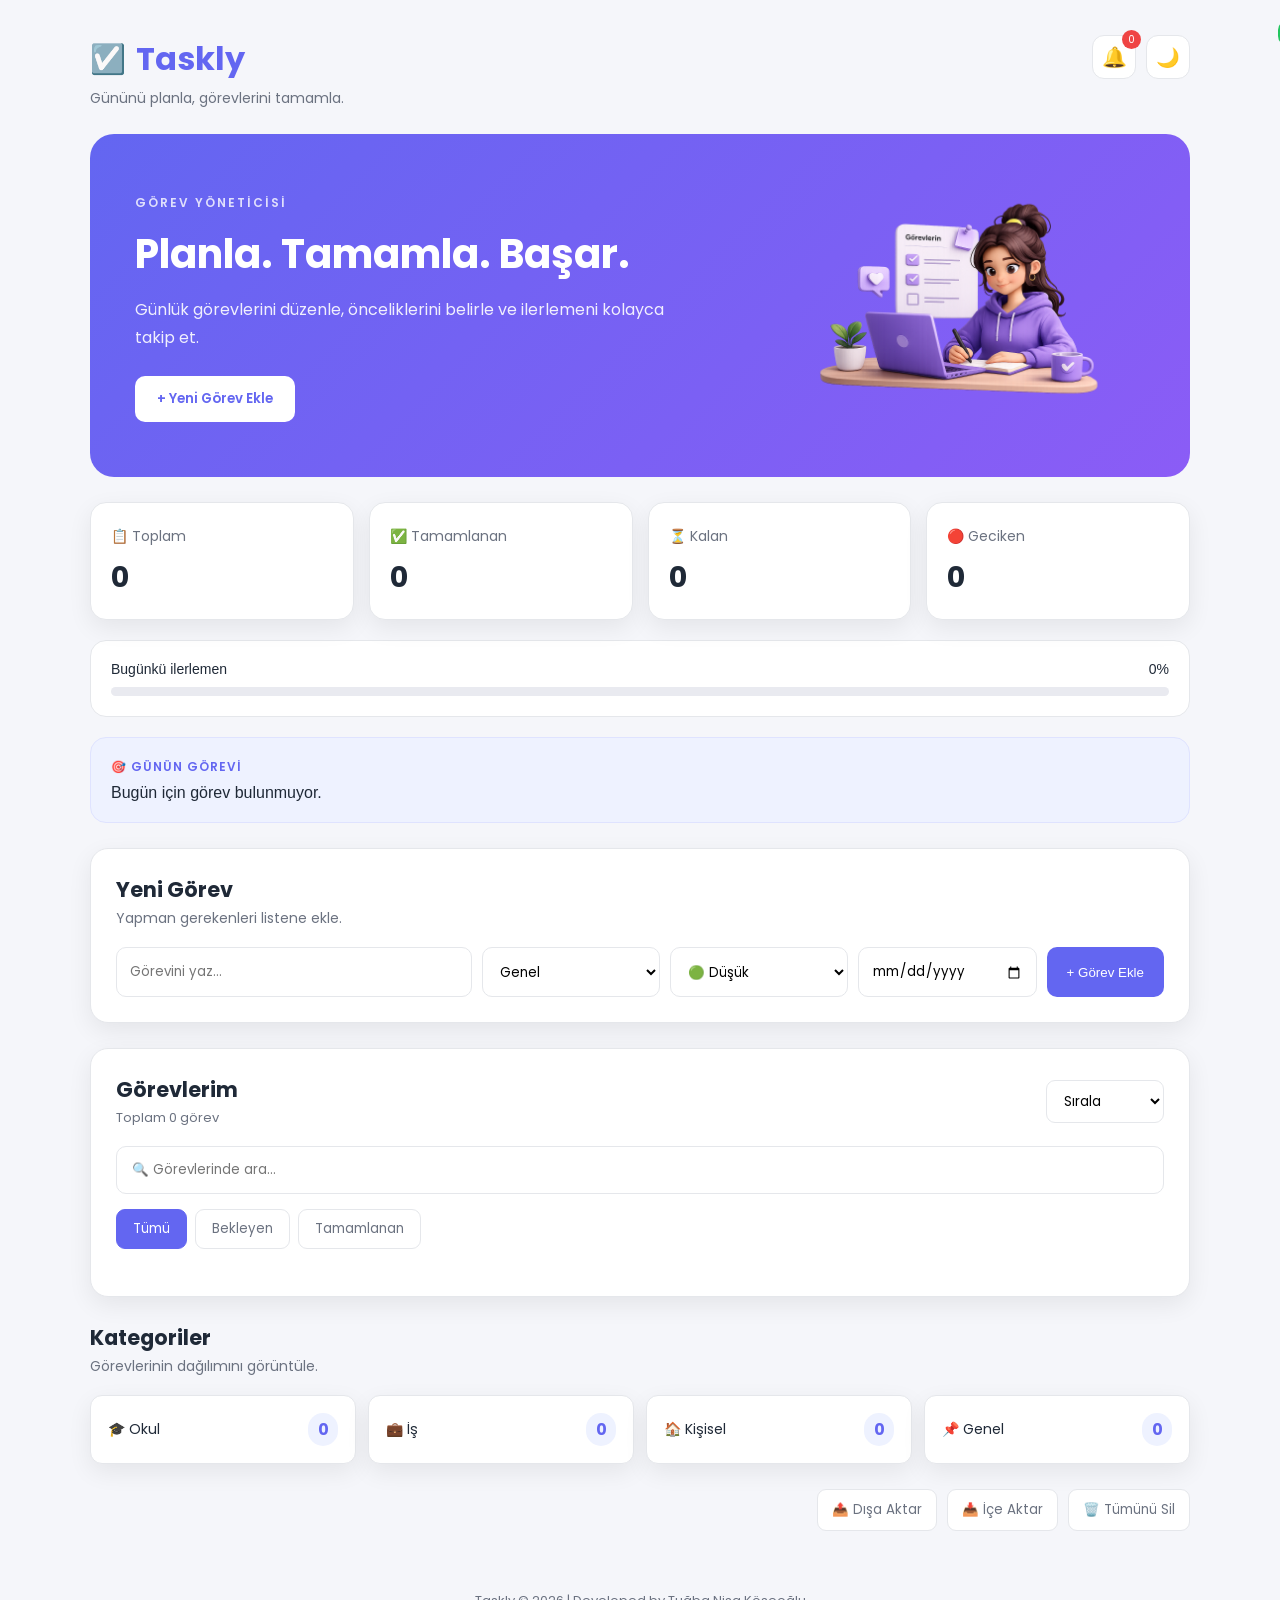
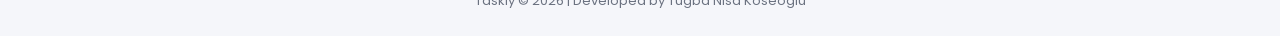
==== commit 20ab6d00: "index.html" ====
--- a/index.html
+++ b/index.html
@@ -48,6 +48,7 @@
 
         </header>
 
+
         <section class="hero">
 
             <div class="hero-content">
@@ -71,6 +72,7 @@
 
         </section>
 
+
         <section class="dashboard">
 
             <div class="card">
@@ -98,6 +100,7 @@
 
         </section>
 
+
         <section class="progress-card">
 
             <div class="progress-info">
@@ -111,6 +114,7 @@
 
         </section>
 
+
         <section class="focus-card">
 
             <div>
@@ -122,6 +126,7 @@
             </div>
 
         </section>
+
 
         <section class="task-section">
 
@@ -137,7 +142,7 @@
                 <input
                     type="text"
                     id="taskInput"
-                    placeholder="Örneğin: JavaScript çalış">
+                    placeholder="Görevini yaz...">
 
                 <select id="category">
                     <option>Genel</option>
@@ -171,6 +176,7 @@
 
                 <div>
                     <h2>Görevlerim</h2>
+
                     <p id="taskCounter" class="task-counter">
                         Toplam 0 görev
                     </p>
@@ -185,11 +191,14 @@
 
             </div>
 
+
             <div class="search">
+
                 <input
                     type="text"
                     id="searchInput"
                     placeholder="🔍 Görevlerinde ara...">
+
             </div>
 
 
@@ -210,10 +219,7 @@
             </div>
 
 
-            <div
-                class="task-list"
-                id="taskList">
-            </div>
+            <div class="task-list" id="taskList"></div>
 
 
             <div id="emptyState" class="empty-state">
@@ -230,14 +236,18 @@
 
         </section>
 
+
         <section class="category-section">
 
             <div class="section-heading">
+
                 <div>
                     <h2>Kategoriler</h2>
                     <p>Görevlerinin dağılımını görüntüle.</p>
                 </div>
-            </div>
+
+            </div>
+
 
             <div class="category-stats">
 
@@ -264,6 +274,7 @@
             </div>
 
         </section>
+
 
         <section class="tools">
 
